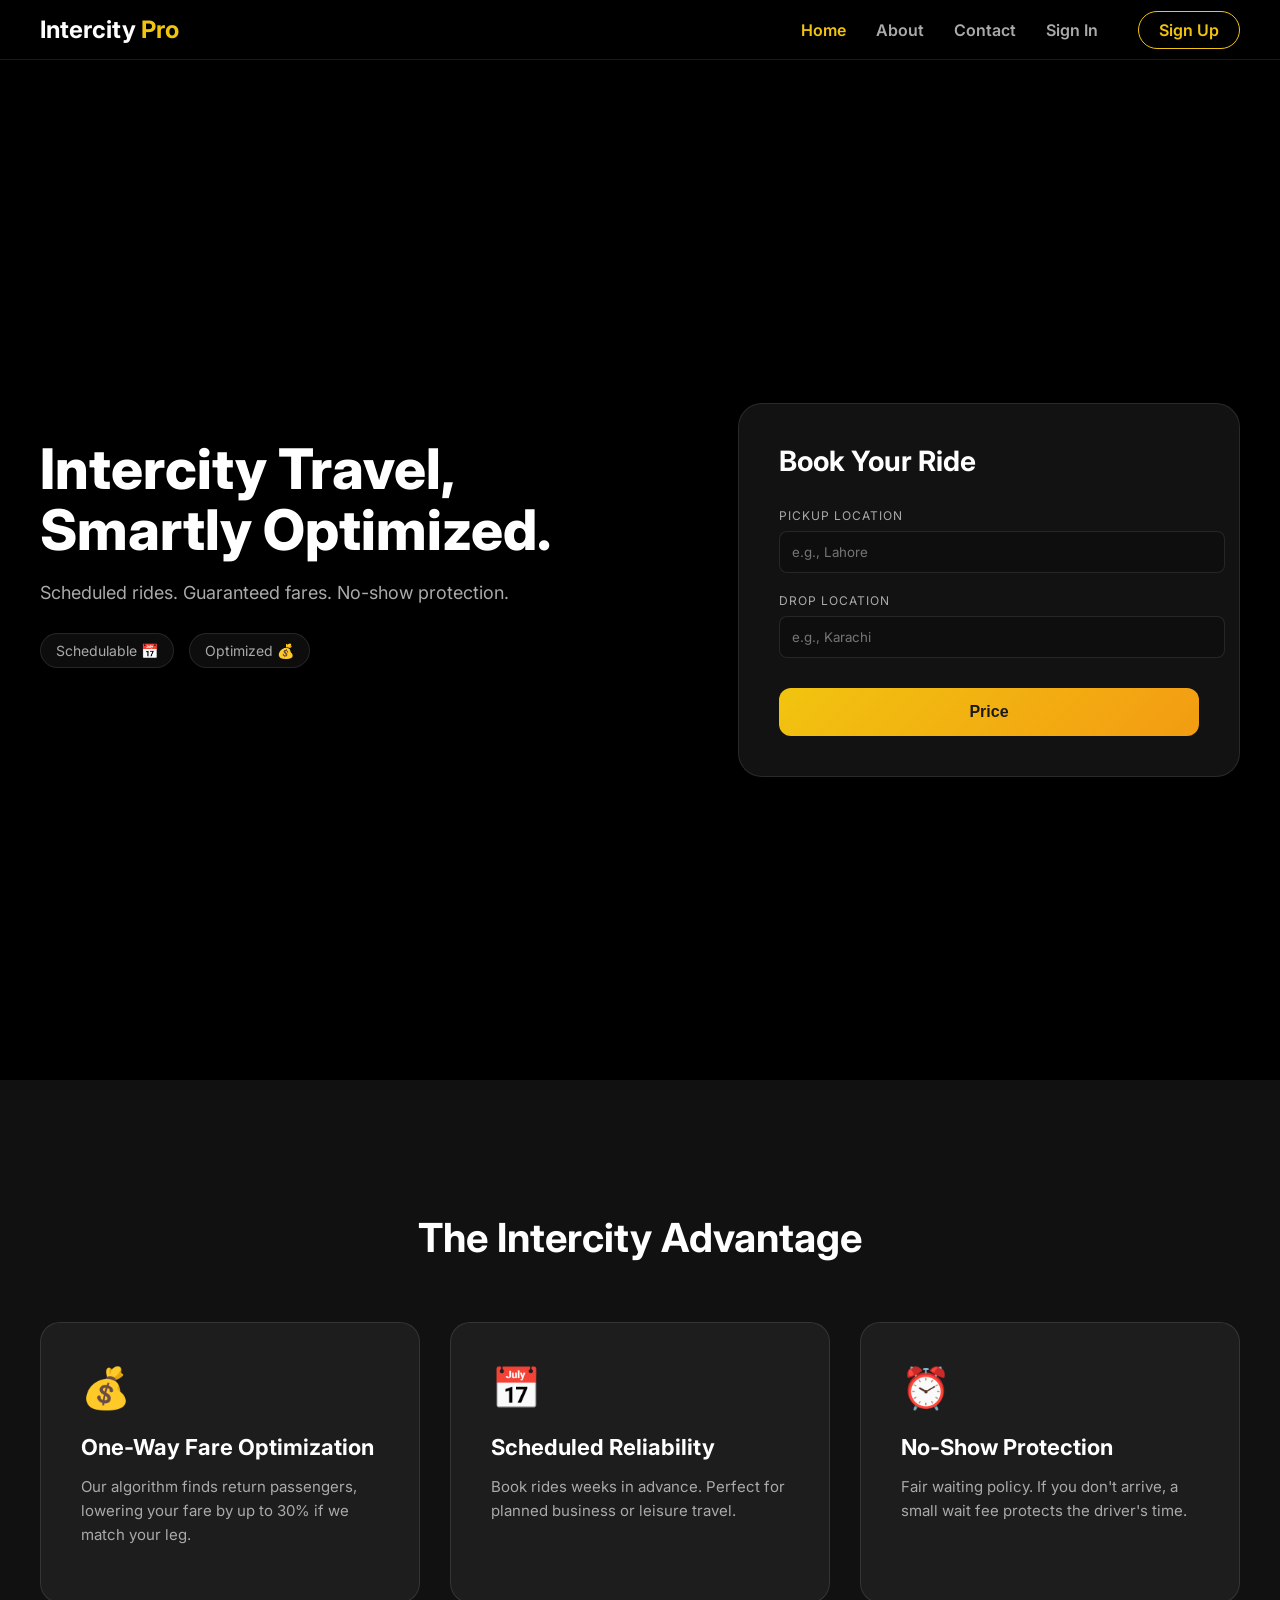
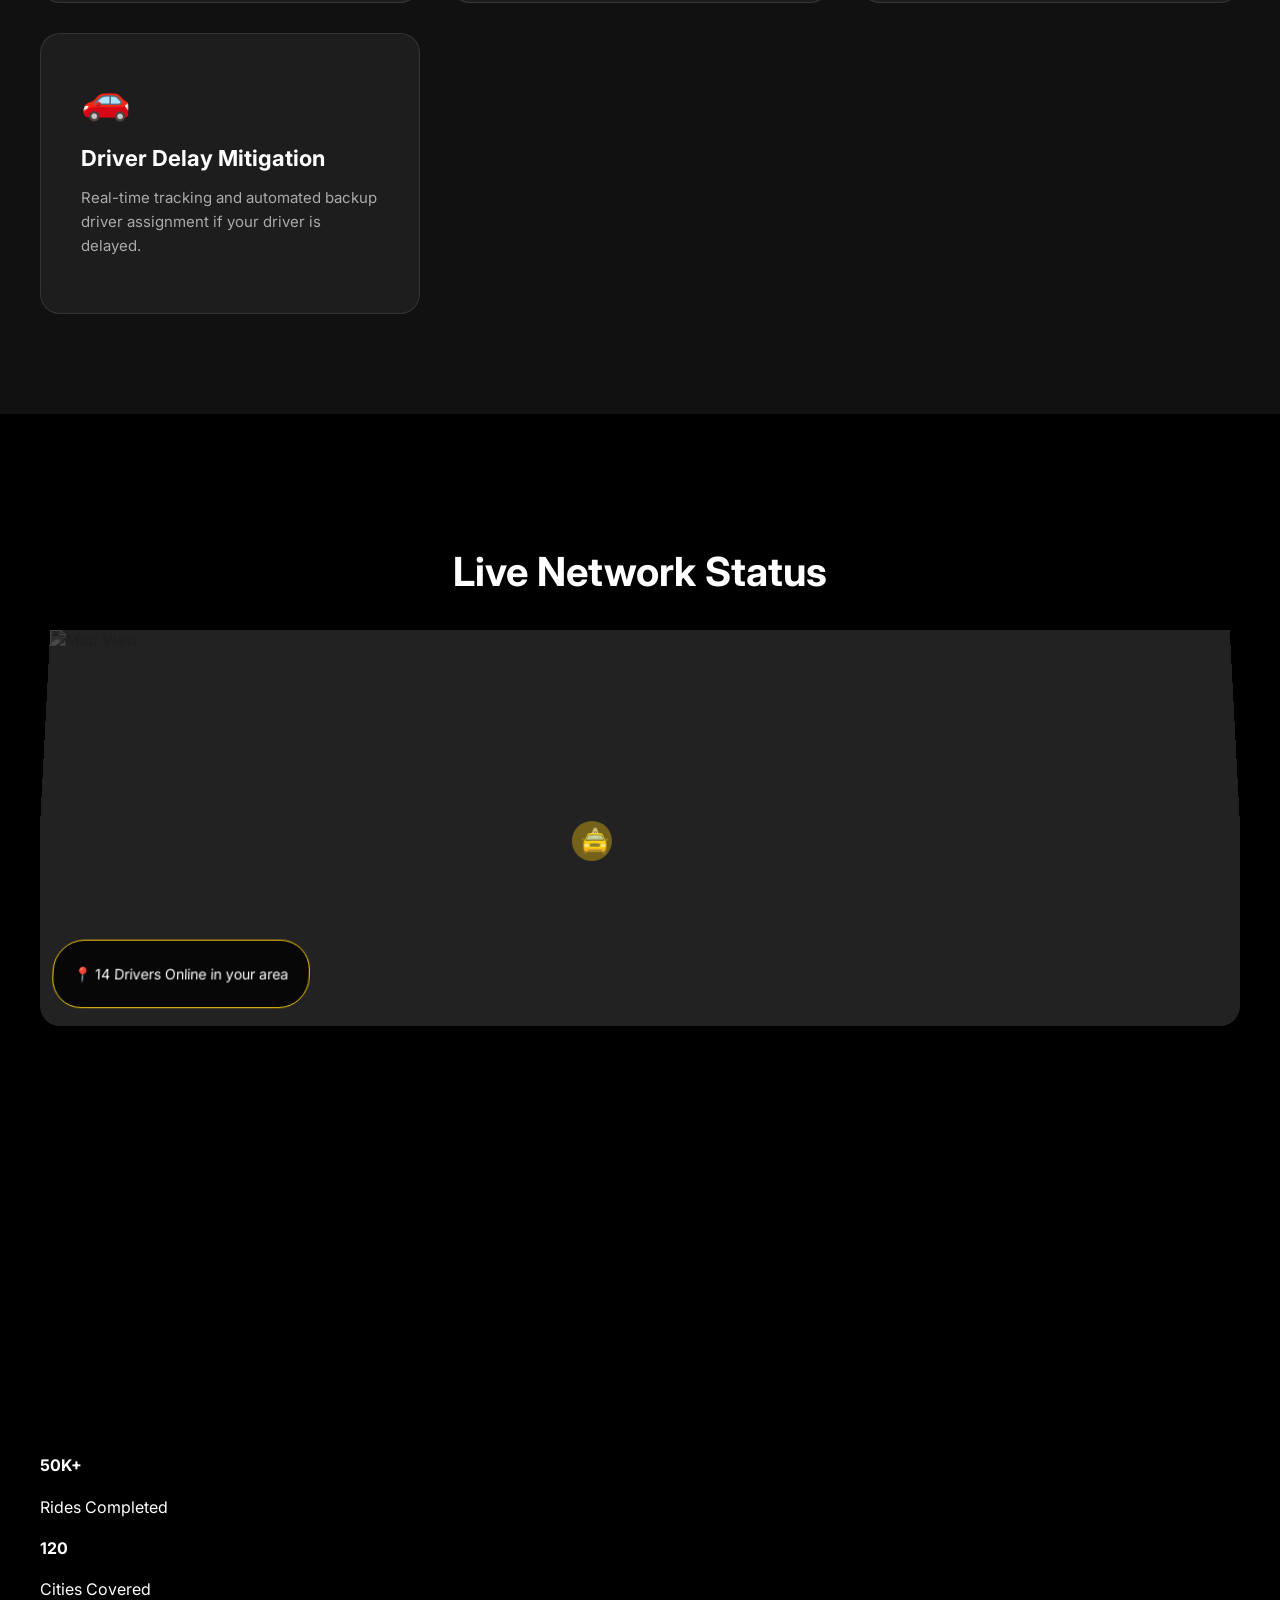
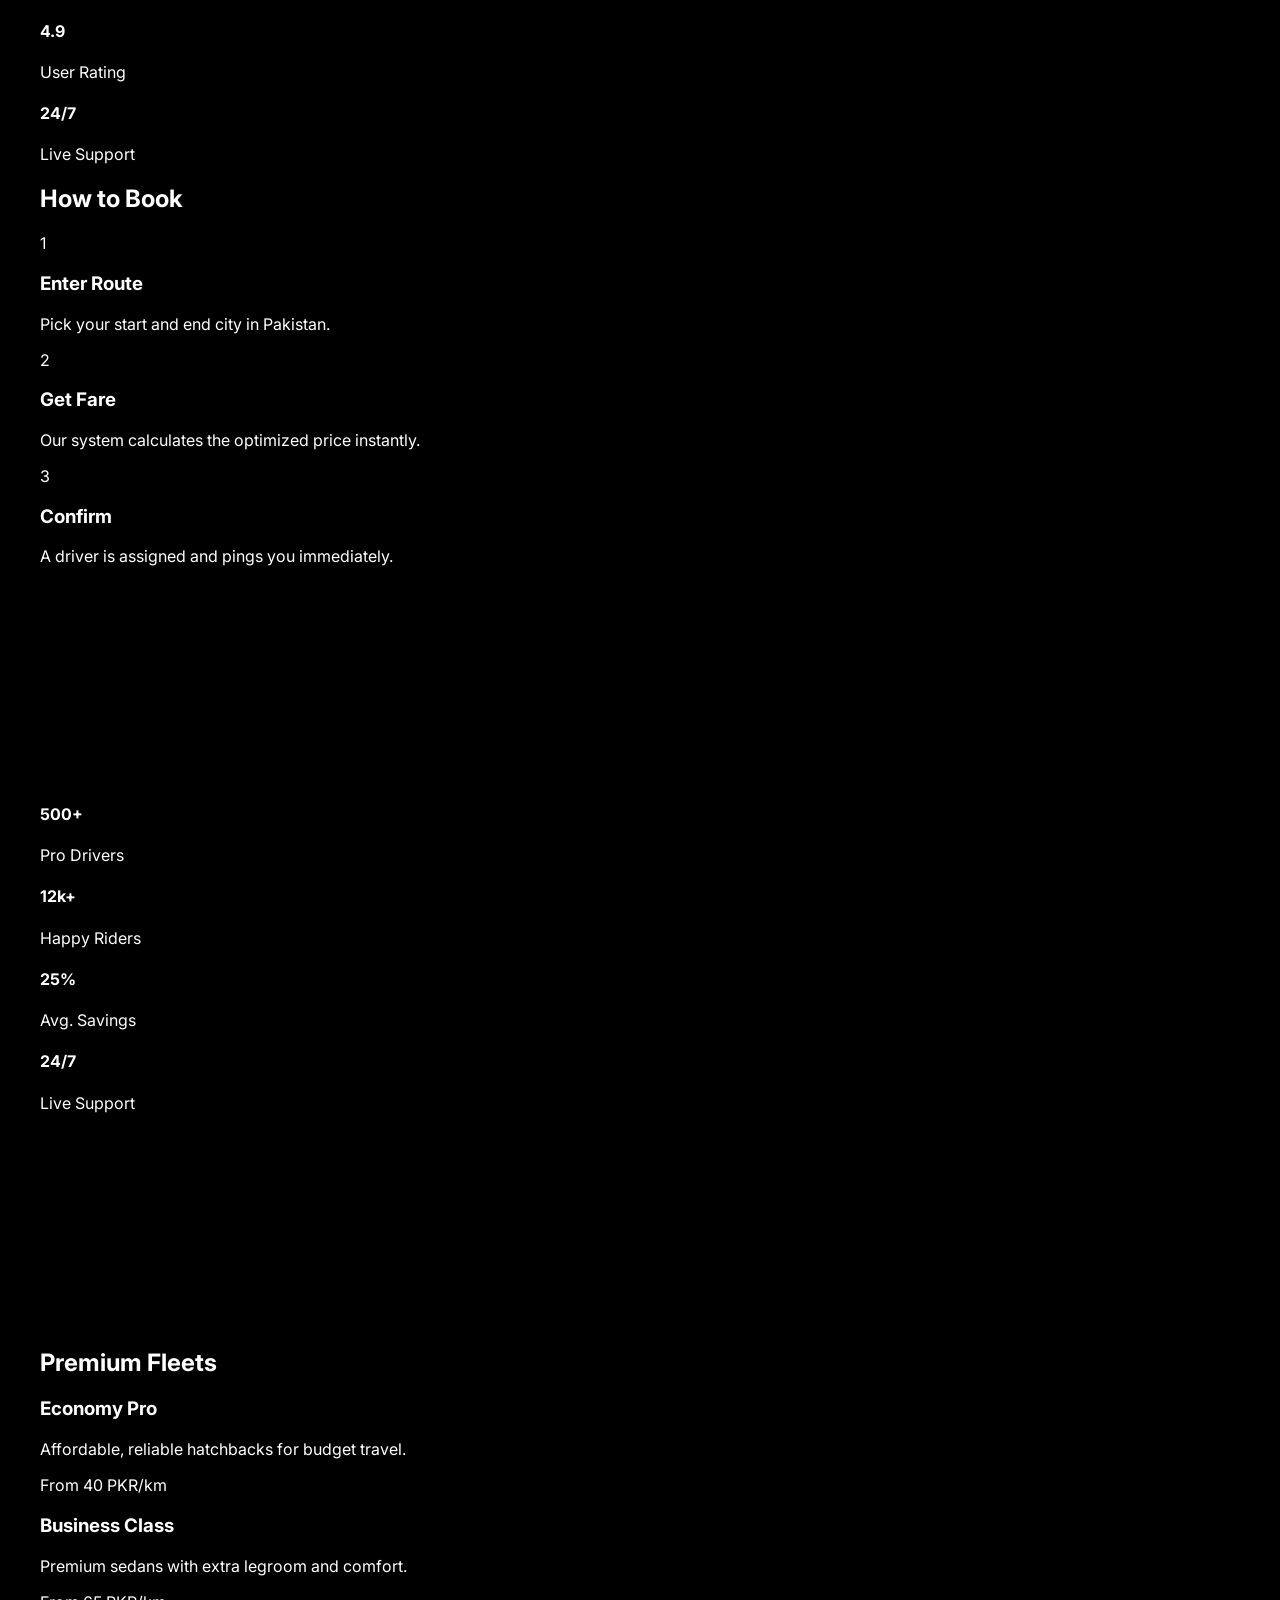
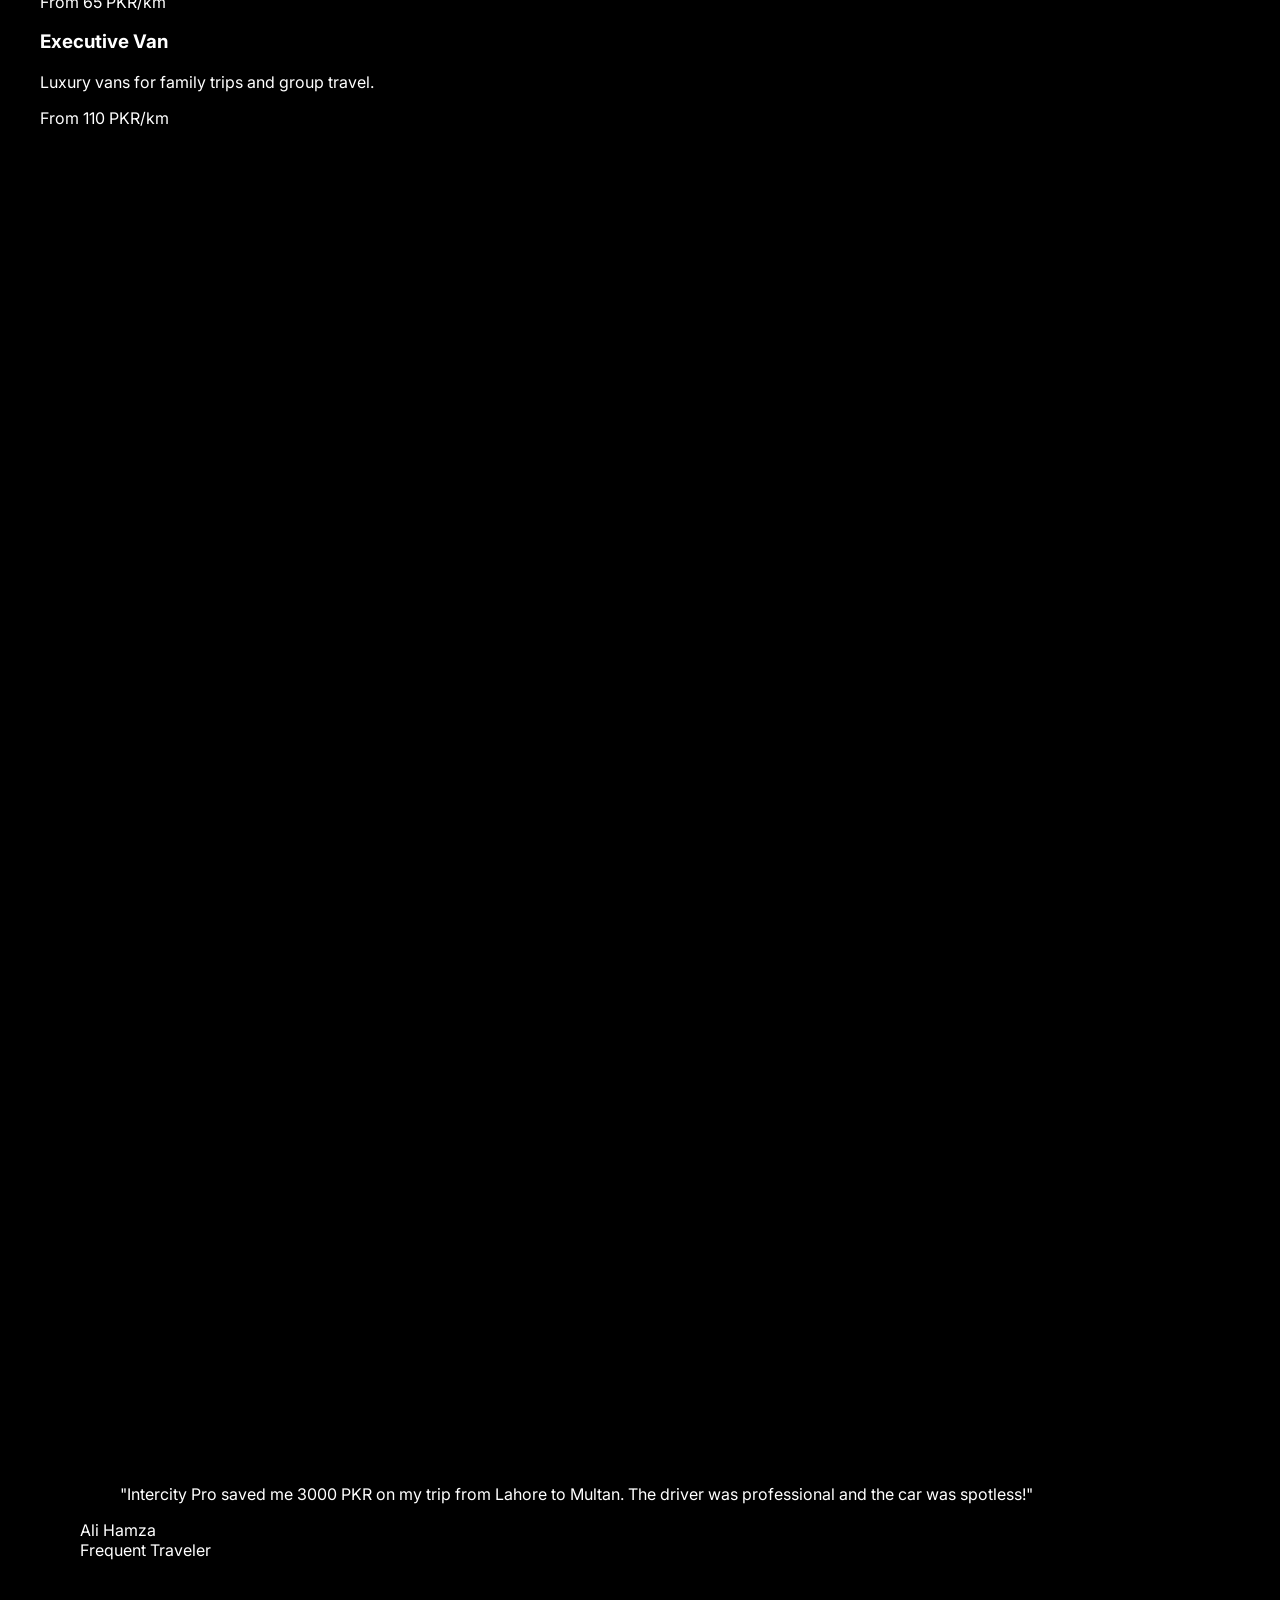
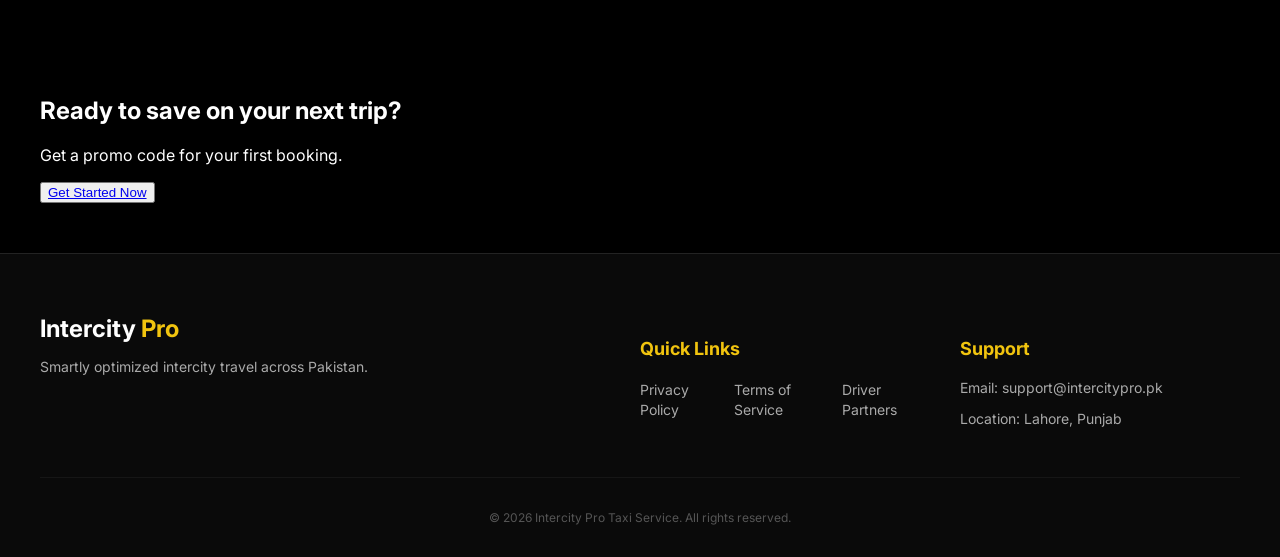
==== index.html @ 29aaf054 "InterCity Pro" ====
<!DOCTYPE html>
<html lang="en">
<head>
    <meta charset="UTF-8">
    <meta name="viewport" content="width=device-width, initial-scale=1.0">
    <title>Intercity Pro - Optimized Intercity Rides</title>
    <link href="https://fonts.googleapis.com/css2?family=Inter:wght@400;600;700&display=swap" rel="stylesheet">
    <link rel="stylesheet" href="./assets/css/style.css">
    <script src="https://cdn.tailwindcss.com"></script>
    <script type="module" src="./assets/js/script.js"></script>
</head>
<body>
    <header class="navbar">
        <div class="container">
            <div class="logo">Intercity <span class="highlight">Pro</span></div>
            <nav>
                <ul>
                    <li><a href="index.html" class="active">Home</a></li>
                    <li><a href="src/pages/about/about.html">About</a></li>
                    <li><a href="src/pages/contact/contact.html">Contact</a></li>
                    <li><a href="src/pages/signin/signin.html">Sign In</a></li>
                    <li><a href="src/pages/signUp/signup.html" class="btn-signin">Sign Up</a></li>
                </ul>
            </nav>
        </div>
    </header>
    <section class="hero" id="booking">
        <video autoplay muted loop id="hero-video">
                <source src="./../../../assets/videos/taxi1.mp4" type="video/mp4">
                Your browser does not support the video tag.
            </video>
        <div class="video-overlay"></div>
        <div class="container hero-content">
            <div class="hero-text animated-entrance">
                <h1>Intercity Travel, <br>Smartly Optimized.</h1>
                <p>Scheduled rides. Guaranteed fares. No-show protection.</p>
                <div class="hero-badges">
                    <span class="badge">Schedulable 📅</span>
                    <span class="badge">Optimized 💰</span>
                </div>
            </div>
            <div class="booking-card-container" id="card-tilt">
                <div class="booking-card" id="card-tilt" style=" position: relative; top: 60px; ">
                <h2>Book Your Ride</h2>
                <form id="taxiForm" action="https://formspree.io/f/xpqykrej" method="POST">
                    <div class="form-group">
                        <label>Pickup Location</label>
                        <input type="text" id="pickup" name="pickup" placeholder="e.g., Lahore" required>
                    </div>
                    <div class="form-group">
                        <label>Drop Location</label>
                        <input type="text" id="drop" name="drop" placeholder="e.g., Karachi" required>
                    </div>
                    <div id="fare-display" style="display: none; margin-bottom: 20px; padding: 15px; border: 1px dashed #f1c40f; border-radius: 10px; background: rgba(241, 196, 15, 0.1);">
                        <p style="margin: 0; color: #aaa; font-size: 14px;">Estimated Fare:</p>
                        <h3 style="margin: 5px 0; color: #f1c40f; font-size: 24px;"><span id="pkr-price">0</span> PKR</h3>
                        <small id="optimization-status" style="color: #2ecc71; font-weight: bold;"></small>
                    </div>
                    <button type="button" id="action-btn" class="btn-book">Price</button>
                </form>
            </div>
            </div>
        </div>
    </section>
    <section class="features">
        <div class="container">
            <h2>The Intercity Advantage</h2>
            <div class="feature-grid">
                <div class="feature-card glass-effect">
                    <div class="icon">💰</div>
                    <h3>One-Way Fare Optimization</h3>
                    <p>Our algorithm finds return passengers, lowering your fare by up to 30% if we match your leg.</p>
                </div>
                <div class="feature-card glass-effect">
                    <div class="icon">📅</div>
                    <h3>Scheduled Reliability</h3>
                    <p>Book rides weeks in advance. Perfect for planned business or leisure travel.</p>
                </div>
                <div class="feature-card glass-effect">
                    <div class="icon">⏰</div>
                    <h3>No-Show Protection</h3>
                    <p>Fair waiting policy. If you don't arrive, a small wait fee protects the driver's time.</p>
                </div>
                <div class="feature-card glass-effect">
                    <div class="icon">🚗</div>
                    <h3>Driver Delay Mitigation</h3>
                    <p>Real-time tracking and automated backup driver assignment if your driver is delayed.</p>
                </div>
            </div>
        </div>
    </section>
    <section class="map-section">
        <div class="container">
            <h2 style="text-align: center; margin-bottom: 30px;">Live Network Status</h2>
            <div class="map-card-3d">
                <div class="map-placeholder">
                    <img src="https://images.unsplash.com/photo-1524661135-423995f22d0b?auto=format&fit=crop&q=80&w=1000" alt="Map View"> 
                    <div class="taxi-marker">
                        <span class="pulse"></span>
                        <span class="icon">🚖</span>
                    </div>
                    <div class="map-overlay-info">
                        <p>📍 14 Drivers Online in your area</p>
                    </div>
                </div>
            </div>
        </div>
    </section>
    <section class="py-16 bg-black" style="min-height: auto;">
        <div class="container mx-auto px-4">
            <div class="grid grid-cols-2 md:grid-cols-4 gap-8 mb-16 text-center">
                <div class="p-6 bg-zinc-900 border border-zinc-800 rounded-2xl hover:border-yellow-400 transition-colors">
                    <h4 class="text-4xl font-bold text-yellow-400">50K+</h4>
                    <p class="text-gray-400 text-sm uppercase tracking-wide">Rides Completed</p>
                </div>
                <div class="p-6 bg-zinc-900 border border-zinc-800 rounded-2xl hover:border-yellow-400 transition-colors">
                    <h4 class="text-4xl font-bold text-yellow-400">120</h4>
                    <p class="text-gray-400 text-sm uppercase tracking-wide">Cities Covered</p>
                </div>
                <div class="p-6 bg-zinc-900 border border-zinc-800 rounded-2xl hover:border-yellow-400 transition-colors">
                    <h4 class="text-4xl font-bold text-yellow-400">4.9</h4>
                    <p class="text-gray-400 text-sm uppercase tracking-wide">User Rating</p>
                </div>
                <div class="p-6 bg-zinc-900 border border-zinc-800 rounded-2xl hover:border-yellow-400 transition-colors">
                    <h4 class="text-4xl font-bold text-yellow-400">24/7</h4>
                    <p class="text-gray-400 text-sm uppercase tracking-wide">Live Support</p>
                </div>
            </div>

            <h2 class="text-center text-4xl font-bold mb-12">How to <span class="text-yellow-400">Book</span></h2>
            <div class="grid md:grid-cols-3 gap-8">
                <div class="flex flex-col items-center text-center p-8 bg-zinc-900/50 rounded-3xl border border-zinc-800 hover:bg-zinc-900 transition-all">
                    <span class="w-12 h-12 bg-yellow-400 text-black rounded-full flex items-center justify-center font-bold mb-4 shadow-lg shadow-yellow-400/20">1</span>
                    <h3 class="text-xl font-bold mb-2">Enter Route</h3>
                    <p class="text-gray-400">Pick your start and end city in Pakistan.</p>
                </div>
                <div class="flex flex-col items-center text-center p-8 bg-zinc-900/50 rounded-3xl border border-zinc-800 hover:bg-zinc-900 transition-all">
                    <span class="w-12 h-12 bg-yellow-400 text-black rounded-full flex items-center justify-center font-bold mb-4 shadow-lg shadow-yellow-400/20">2</span>
                    <h3 class="text-xl font-bold mb-2">Get Fare</h3>
                    <p class="text-gray-400">Our system calculates the optimized price instantly.</p>
                </div>
                <div class="flex flex-col items-center text-center p-8 bg-zinc-900/50 rounded-3xl border border-zinc-800 hover:bg-zinc-900 transition-all">
                    <span class="w-12 h-12 bg-yellow-400 text-black rounded-full flex items-center justify-center font-bold mb-4 shadow-lg shadow-yellow-400/20">3</span>
                    <h3 class="text-xl font-bold mb-2">Confirm</h3>
                    <p class="text-gray-400">A driver is assigned and pings you immediately.</p>
                </div>
            </div>
        </div>
    </section>
    <section class="bg-zinc-900 py-12 border-y border-zinc-800" style="min-height: auto;">
        <div class="container grid grid-cols-2 md:grid-cols-4 gap-8 text-center">
            <div class="p-4 hover:scale-105 transition-transform">
                <h4 class="text-3xl font-bold text-yellow-400">500+</h4>
                <p class="text-gray-500 text-sm uppercase tracking-wider">Pro Drivers</p>
            </div>
            <div class="p-4 hover:scale-105 transition-transform">
                <h4 class="text-3xl font-bold text-yellow-400">12k+</h4>
                <p class="text-gray-500 text-sm uppercase tracking-wider">Happy Riders</p>
            </div>
            <div class="p-4 hover:scale-105 transition-transform">
                <h4 class="text-3xl font-bold text-yellow-400">25%</h4>
                <p class="text-gray-500 text-sm uppercase tracking-wider">Avg. Savings</p>
            </div>
            <div class="p-4 hover:scale-105 transition-transform">
                <h4 class="text-3xl font-bold text-yellow-400">24/7</h4>
                <p class="text-gray-500 text-sm uppercase tracking-wider">Live Support</p>
            </div>
        </div>
    </section>

    <section class="py-12 bg-black" style="min-height: auto;">
        <div class="container text-center mb-12">
            <h2 class="text-4xl font-bold text-white">Premium <span class="text-yellow-400">Fleets</span></h2>
        </div>
        <div class="container grid md:grid-cols-3 gap-8">
            <div class="p-6 bg-zinc-900 rounded-2xl border border-zinc-800 hover:border-yellow-400 transition shadow-lg">
                <h3 class="text-xl font-bold mb-2 text-white">Economy Pro</h3>
                <p class="text-gray-400 text-sm mb-4">Affordable, reliable hatchbacks for budget travel.</p>
                <span class="text-yellow-400 font-bold">From 40 PKR/km</span>
            </div>

            <div class="p-6 bg-zinc-900 rounded-2xl border border-zinc-800 hover:border-yellow-400 transition shadow-lg">
                <h3 class="text-xl font-bold mb-2 text-white">Business Class</h3>
                <p class="text-gray-400 text-sm mb-4">Premium sedans with extra legroom and comfort.</p>
                <span class="text-yellow-400 font-bold">From 65 PKR/km</span>
            </div>

            <div class="p-6 bg-zinc-900 rounded-2xl border border-zinc-800 hover:border-yellow-400 transition shadow-lg">
                <h3 class="text-xl font-bold mb-2 text-white">Executive Van</h3>
                <p class="text-gray-400 text-sm mb-4">Luxury vans for family trips and group travel.</p>
                <span class="text-yellow-400 font-bold">From 110 PKR/km</span>
            </div>
        </div>
    </section>

    <section class="py-16 bg-zinc-950" style="min-height: auto;">
        <div class="container max-w-4xl text-center">
            <figure class="mx-auto">
                <svg class="w-10 h-10 mx-auto mb-4 text-yellow-400" fill="currentColor" viewBox="0 0 24 24"><path d="M14.017 21L14.017 18..."></path></svg>
                <blockquote>
                    <p class="text-xl md:text-2xl italic font-medium text-white px-4">
                        "Intercity Pro saved me 3000 PKR on my trip from Lahore to Multan. The driver was professional and the car was spotless!"
                    </p>
                </blockquote>
                <figcaption class="flex items-center justify-center mt-6 space-x-3 text-sm">
                    <div class="font-bold text-yellow-400">Ali Hamza</div>
                    <div class="text-gray-500">Frequent Traveler</div>
                </figcaption>
            </figure>
        </div>
    </section>

    <section class="container py-10" style="min-height: auto;"> 
        <div class="bg-yellow-400 rounded-3xl p-10 flex flex-col md:flex-row items-center justify-between text-black">
            <div>
                <h2 class="text-3xl font-bold">Ready to save on your next trip?</h2>
                <p class="font-medium">Get a promo code for your first booking.</p>
            </div>
            <div class="mt-6 md:mt-0">
                <button class="bg-black text-white px-8 py-3 rounded-xl font-bold hover:opacity-80 transition"><a href="#booking">Get Started Now</a></button>
            </div>
        </div>
    </section>
    <footer>
        <div class="container">
            <div class="footer-content">
                <div class="footer-brand">
                    <div class="logo">Intercity <span class="highlight">Pro</span></div>
                    <p>Smartly optimized intercity travel across Pakistan.</p>
                </div>
                <div class="footer-links-group">
                    <h4>Quick Links</h4>
                    <ul class="footer-links">
                        <li><a href="#">Privacy Policy</a></li>
                        <li><a href="#">Terms of Service</a></li>
                        <li><a href="#">Driver Partners</a></li>
                    </ul>
                </div>
                <div class="footer-contact">
                    <h4>Support</h4>
                    <p>Email: support@intercitypro.pk</p>
                    <p>Location: Lahore, Punjab</p>
                </div>
            </div>
            <div class="footer-bottom">
                <p>&copy; 2026 Intercity Pro Taxi Service. All rights reserved.</p>
            </div>
        </div>
    </footer>
</body>
</html>
---- assets/css/style.css ----
:root{
    --primary-gradient: linear-gradient(135deg, #f1c40f 0%, #f39c12 100%); /* Taxi Yellow */
    --dark-bg: #1a1a1a;
    --glass: rgba(255, 255, 255, 0.05);
    --glass-border: rgba(255, 255, 255, 0.1);
    --text-main: #ffffff;
    --text-muted: #aaaaaa;
    --font-family: 'Inter', sans-serif;
}

body{ 
    margin: 0; 
    font-family: var(--font-family); 
    background-color: 
    var(--dark-bg); 
    background-color: #000;
    color: var(--text-main); 
    -webkit-font-smoothing: antialiased; 
}

.container { 
    max-width: 1200px; 
    margin: 0 auto; 
    padding: 0 20px; 
}

.hero-video {
    position: absolute;
    top: 0;
    left: 0;
    width: 100%;
    height: 100%;
    object-fit: cover;
    z-index: -2;
}

.video-overlay {
    position: absolute;
    top: 0;
    left: 0;
    width: 100%;
    height: 100%;
    background: rgba(0, 0, 0, 0.5);
    z-index: -1;
}
.navbar{ 
    background-color: rgba(0,0,0,0.8); 
    backdrop-filter: blur(10px); 
    padding: 15px 0; 
    position: fixed; 
    width: 100%; 
    top: 0; 
    z-index: 1000; 
    border-bottom: 1px solid var(--glass-border); 
}

.navbar .container{ 
    display: flex; 
    justify-content: space-between; 
    align-items: center; 
}

.logo{ 
    font-size: 24px; 
    font-weight: 700; 
    color: var(--text-main); 
}

.logo .highlight{ 
    color: #f1c40f; 
}

nav ul{ 
    list-style: none; 
    margin: 0; 
    padding: 0; 
    display: flex; 
    gap: 30px; 
}

nav a{ 
    text-decoration: none; 
    color: var(--text-muted); 
    font-weight: 600; 
    transition: color 0.3s ease; 
}
nav a:hover, nav a.active{ 
    color: #f1c40f; 
}

.btn-signin { 
    background: var(--primary-gradient); 
    color: #1a1a1a; 
    padding: 8px 20px; 
    border-radius: 20px; 
}


.hero { 
    position: relative; 
    height: 100vh; 
    display: flex; 
    align-items: center; 
    overflow: hidden; 
    padding-top: 80px; 
}
#hero-video { position: absolute; 
    top: 50%; 
    left: 50%; 
    min-width: 100%; 
    min-height: 100%; 
    width: auto; height: auto; 
    z-index: -100; 
    transform: translateX(-50%) translateY(-50%); 
    object-fit: cover; 
}

.video-overlay{ 
    position: absolute; 
    top: 0; 
    left: 0; 
    width: 100%; 
    height: 100%; 
    background: rgba(0, 0, 0, 0.6); 
    z-index: -50; 
}

.hero-content{ 
    display: flex; 
    justify-content: space-between; 
    align-items: center; 
    z-index: 10; 
    width: 100%; 
}

.hero-text h1{ 
    font-size: 56px; 
    font-weight: 800; 
    line-height: 1.1; 
    margin-bottom: 20px; 
}

.hero-text p{ 
    font-size: 18px; 
    color: var(--text-muted); 
    margin-bottom: 30px; 
}

.hero-badges{ 
    display: flex; 
    gap: 15px; 
}

.badge { 
    background-color: var(--glass); 
    border: 1px solid var(--glass-border); 
    padding: 8px 15px; 
    border-radius: 20px; 
    font-size: 14px; 
    color: var(--text-muted); 
}

.hero-back {
    background: linear-gradient(rgba(0, 0, 0, 0.6), rgba(0, 0, 0, 0.6)), url('../images/taxi1.jpg');
    background-position: center;
    background-repeat: no-repeat;
    background-size: cover;
    padding: 15px;
    color: white; 
}

.booking-card-container { 
    perspective: 1000px;
}

.booking-card { 
    background: rgba(255, 255, 255, 0.07); 
    backdrop-filter: blur(20px); 
    border: 1px solid var(--glass-border); 
    padding: 40px; 
    border-radius: 24px; 
    width: 420px; 
    transform-style: preserve-3d;
    transition: transform 0.1s ease-out; 
    box-shadow: 0 20px 50px rgba(0,0,0,0.3); 
}

.booking-card h2{ 
    margin-top: 0; 
    font-weight: 700; 
    font-size: 28px; 
    margin-bottom: 30px; 
}

.form-group{ 
    margin-bottom: 20px; 
}

.form-group label{ 
    display: block; 
    font-size: 12px; 
    color: var(--text-muted); 
    text-transform: uppercase; 
    letter-spacing: 1px; 
    margin-bottom: 8px; 
}

.form-group input{ 
    width: 100%; 
    background: rgba(0,0,0,0.2); 
    border: 1px solid var(--glass-border); 
    padding: 12px; 
    border-radius: 8px; 
    color: var(--text-main); 
    font-family: var(--font-family); 
}

.form-row{ 
    display: flex; 
    gap: 20px; 
}

.form-row .form-group{ 
    flex: 1; 
}

.btn-book{ 
    width: 100%; 
    background: var(--primary-gradient); 
    border: none; 
    color: #1a1a1a; 
    padding: 15px; 
    border-radius: 12px; 
    font-size: 16px; 
    font-weight: 700; 
    cursor: pointer; 
    transition: transform 0.2s ease; 
    margin-top: 10px; 
}

.btn-book:hover{ 
    transform: translateY(-3px); 
    box-shadow: 0 10px 20px rgba(243, 156, 18, 0.3); 
}

.card-note { 
    font-size: 12px; 
    color: var(--text-muted); 
    text-align: center; 
    margin-top: 20px; 
}

.features{ 
    padding: 100px 0; 
    background-color: #111; 
}

.features h2{ 
    text-align: center; 
    font-size: 40px; 
    margin-bottom: 60px; 
}

.feature-grid{ 
    display: grid; 
    grid-template-columns: repeat(auto-fit, minmax(280px, 1fr)); 
    gap: 30px; 
}

.feature-card{ 
    padding: 40px; 
    border-radius: 20px; 
    transition: transform 0.3s ease, background 0.3s ease; 
}

.feature-card:hover{ 
    transform: translateY(-10px); 
    background: rgba(255, 255, 255, 0.08); 
}

.feature-card .icon{ 
    font-size: 40px; 
    margin-bottom: 20px; 
    color: #f1c40f; 
}

.feature-card h3{ 
    font-size: 22px; 
    margin-bottom: 15px; 
}

.feature-card p{ 
    color: var(--text-muted); 
    font-size: 15px; 
    line-height: 1.6; 
}

.glass-effect{ 
    background: var(--glass); 
    border: 1px solid var(--glass-border); 
}

.map-section{ 
    padding: 100px 0; 
}

.map-section h2{ 
    text-align: center; 
    font-size: 40px; 
    margin-bottom: 60px; 
}

.map-container{ 
    position: relative; 
    border-radius: 20px; 
    overflow: hidden; 
    height: 400px; 
}

#map-placeholde{ 
    position: relative; 
    width: 100%; 
    height: 100%; 
}

.map-image{ 
    width: 100%; 
    height: 100%; 
    object-fit: cover; 
    opacity: 0.3; 
}

.map-overlay{ 
    position: absolute; 
    top: 0; 
    left: 0; 
    width: 100%; 
    height: 100%; 
    display: flex; 
    align-items: center; 
    justify-content: center; 
    background: rgba(0,0,0,0.5); 
}

.map-overlay p{ 
    color: #f1c40f; 
    font-weight: 700; 
    font-size: 18px; 
    text-transform: uppercase; 
}

.footer{ 
    padding: 50px 0; 
    border-top: 1px solid var(--glass-border); 
    background-color: #111; 
}
.footer .container{ 
    display: flex; 
    justify-content: space-between; 
    align-items: center; 
}
.footer p{ 
    color: var(--text-muted); 
    font-size: 14px; 
    margin: 0; 
}
.footer-links{ 
    list-style: none; 
    padding: 0; 
    margin: 0; 
    display: flex; 
    gap: 20px; 
}
.footer-links a{ 
    text-decoration: none; 
    color: var(--text-muted); 
    font-size: 14px; 
}
.footer-links a:hover{ 
    color: #f1c40f; 
}

@keyframes fadeInUp{
    from{ opacity: 0; transform: translateY(30px); 
    } 
    to{ 
        opacity: 1; transform: translateY(0); 
    } 
}

.animated-entrance{ 
    animation: fadeInUp 0.8s ease-out forwards; 
}

.fare-box{
    background: rgba(255, 255, 255, 0.1);
    border: 1px dashed #f1c40f;
    padding: 15px;
    border-radius: 10px;
    margin-bottom: 20px;
    text-align: center;
    animation: fadeIn 0.5s ease;
}

#pkr-amount{
    font-size: 24px;
    font-weight: 800;
    color: #f1c40f;
}

.btn-secondary{
    width: 100%;
    background: transparent;
    border: 2px solid #f1c40f;
    color: #f1c40f;
    padding: 12px;
    border-radius: 12px;
    cursor: pointer;
    font-weight: bold;
    transition: 0.3s;
}

.btn-secondary:hover{
    background: #f1c40f;
    color: #1a1a1a;
}

@keyframes fadeIn{
    from{ 
        opacity: 0; transform: scale(0.9); 
    }
    to{ 
        opacity: 1; transform: scale(1); 
    }
}

.fare-box{
    background: rgba(255, 255, 255, 0.1);
    border: 1px dashed #f1c40f;
    padding: 15px;
    border-radius: 10px;
    margin-bottom: 20px;
    text-align: center;
    animation: fadeIn 0.5s ease;
}

#pkr-amount{
    font-size: 24px;
    font-weight: 800;
    color: #f1c40f;
}

.btn-secondary{
    width: 100%;
    background: transparent;
    border: 2px solid #f1c40f;
    color: #f1c40f;
    padding: 12px;
    border-radius: 12px;
    cursor: pointer;
    font-weight: bold;
    transition: 0.3s;
}

.btn-secondary:hover{
    background: #f1c40f;
    color: #1a1a1a;
}

@keyframes fadeIn{
    from{ 
        opacity: 0; transform: scale(0.9); 
    }
    to{ 
        opacity: 1; transform: scale(1); 
    }
}

.map-card-3d{
    perspective: 1000px;
    border-radius: 20px;
    overflow: hidden;
    box-shadow: 0 20px 40px rgba(0,0,0,0.4);
}

.map-placeholder{
    position: relative;
    height: 400px;
    width: 100%;
    background: #222;
    transform: rotateX(5deg);
}

.map-placeholder img{
    width: 100%;
    height: 100%;
    object-fit: cover;
    opacity: 0.5;
    filter: grayscale(100%) invert(90%);
}

.taxi-marker{
    position: absolute;
    top: 50%;
    left: 45%;
    font-size: 24px;
    z-index: 5;
}

.pulse{
    position: absolute;
    height: 40px;
    width: 40px;
    background: rgba(241, 196, 15, 0.4);
    border-radius: 50%;
    left: -8px;
    top: -5px;
    animation: mapPulse 2s infinite;
}

@keyframes mapPulse{
    0%{ 
        transform: scale(0.5); opacity: 1; 
    }
    100%{ 
        transform: scale(2.5); opacity: 0; 
    }
}

.map-overlay-info{
    position: absolute;
    bottom: 20px;
    left: 20px;
    background: rgba(0,0,0,0.8);
    padding: 10px 20px;
    border-radius: 30px;
    border: 1px solid #f1c40f;
    font-size: 14px;
}

section{
    padding: 100px 0;
    min-height: 80vh;
}

.highlight {
    color: #f1c40f;
}

nav a.active{
    color: #f1c40f !important;
}

textarea:focus, input:focus{
    outline: none;
    border-color: #f1c40f !important;
}
footer{
    background-color: #0a0a0a;
    padding: 60px 0 20px 0;
    border-top: 1px solid var(--glass-border);
    margin-top: 50px;
}

.footer-content{
    display: grid;
    grid-template-columns: 2fr 1fr 1fr;
    gap: 40px;
    margin-bottom: 40px;
}

.footer-brand p{
    color: var(--text-muted);
    margin-top: 15px;
    font-size: 14px;
}

footer h4{
    color: #f1c40f;
    margin-bottom: 20px;
    font-size: 18px;
}

.footer-links{
    list-style: none;
    padding: 0;
}

.footer-links li{
    margin-bottom: 10px;
}

.footer-links a{
    text-decoration: none;
    color: var(--text-muted);
    font-size: 14px;
    transition: 0.3s;
}

.footer-links a:hover{
    color: #f1c40f;
}

.footer-contact p{
    color: var(--text-muted);
    font-size: 14px;
    margin-bottom: 10px;
}

.footer-bottom{
    text-align: center;
    padding-top: 20px;
    border-top: 1px solid rgba(255,255,255,0.05);
}

.footer-bottom p{
    color: #555;
    font-size: 12px;
}

nav ul {
    align-items: center;
}

.btn-signin{
    margin-left: 10px;
    border: 1px solid #f1c40f;
    background: transparent;
    color: #f1c40f;
}

.btn-signin:hover{
    background: #f1c40f;
    color: #000;
}
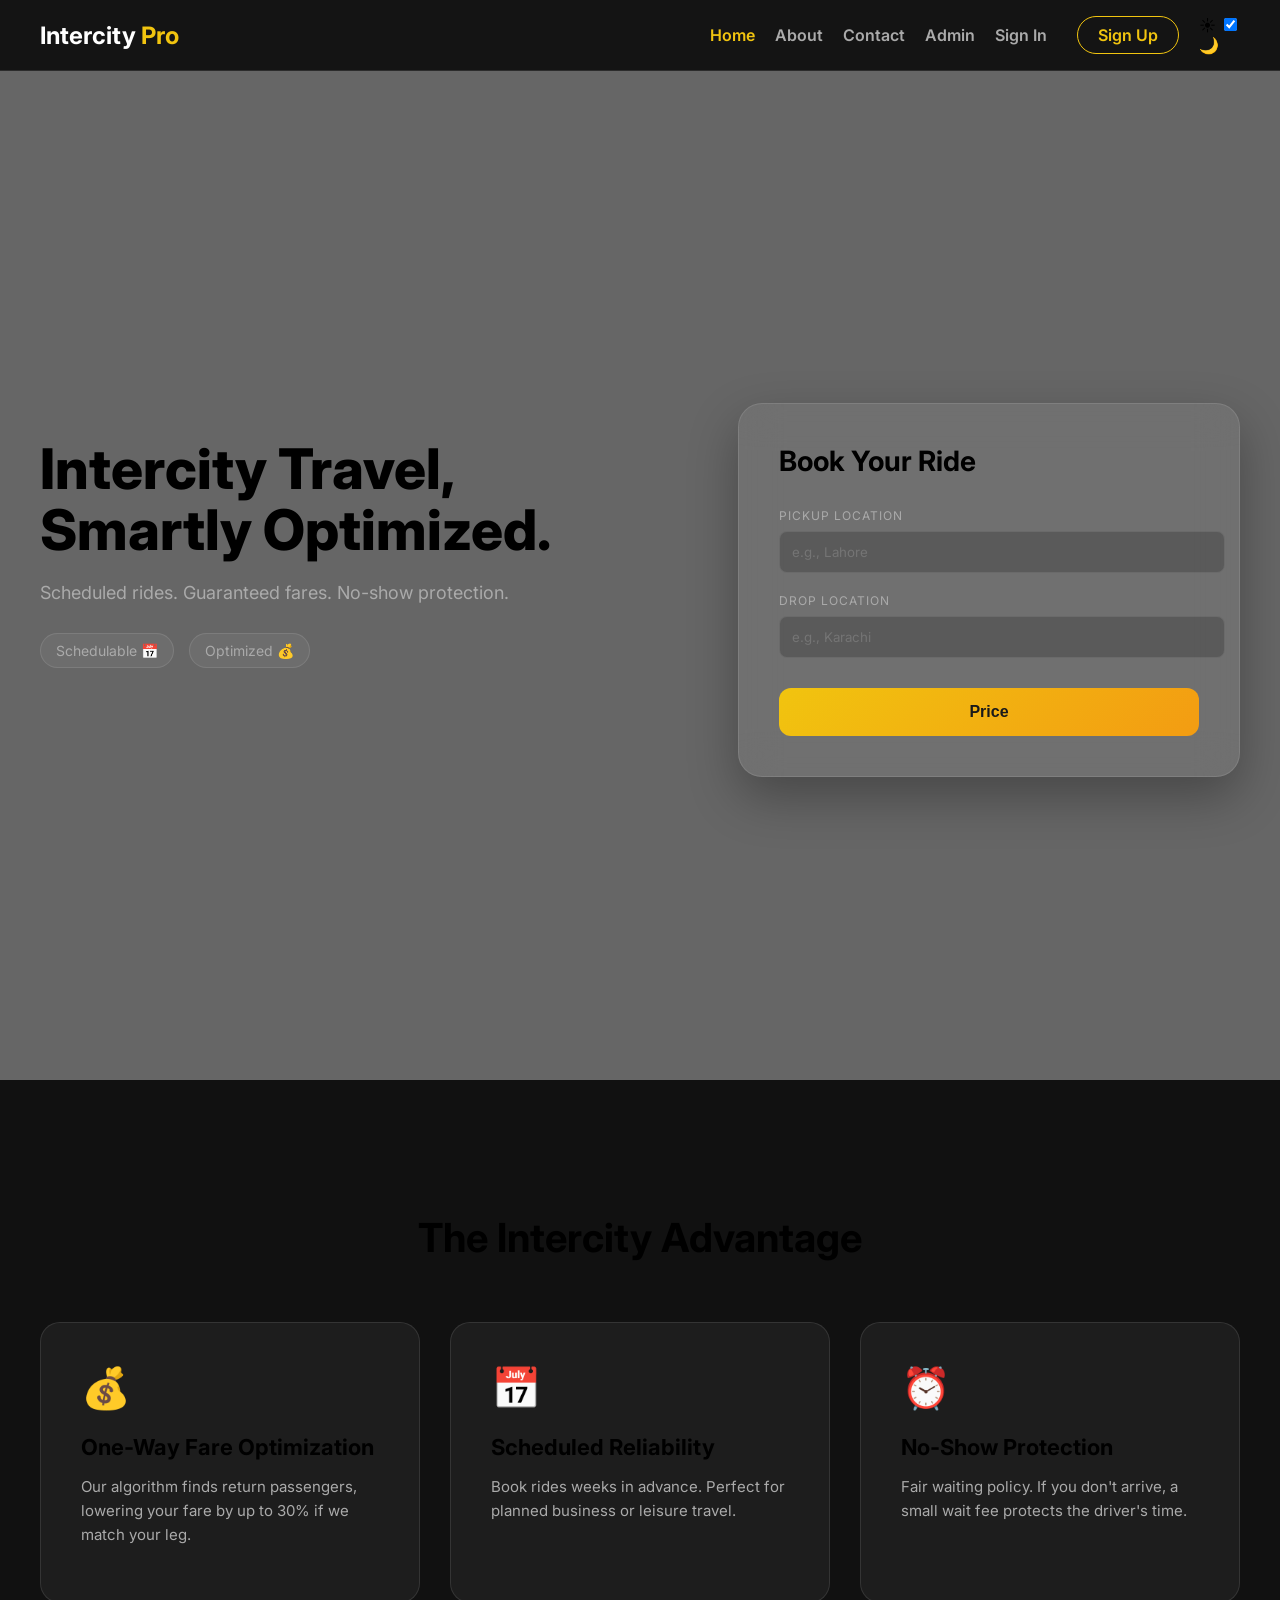
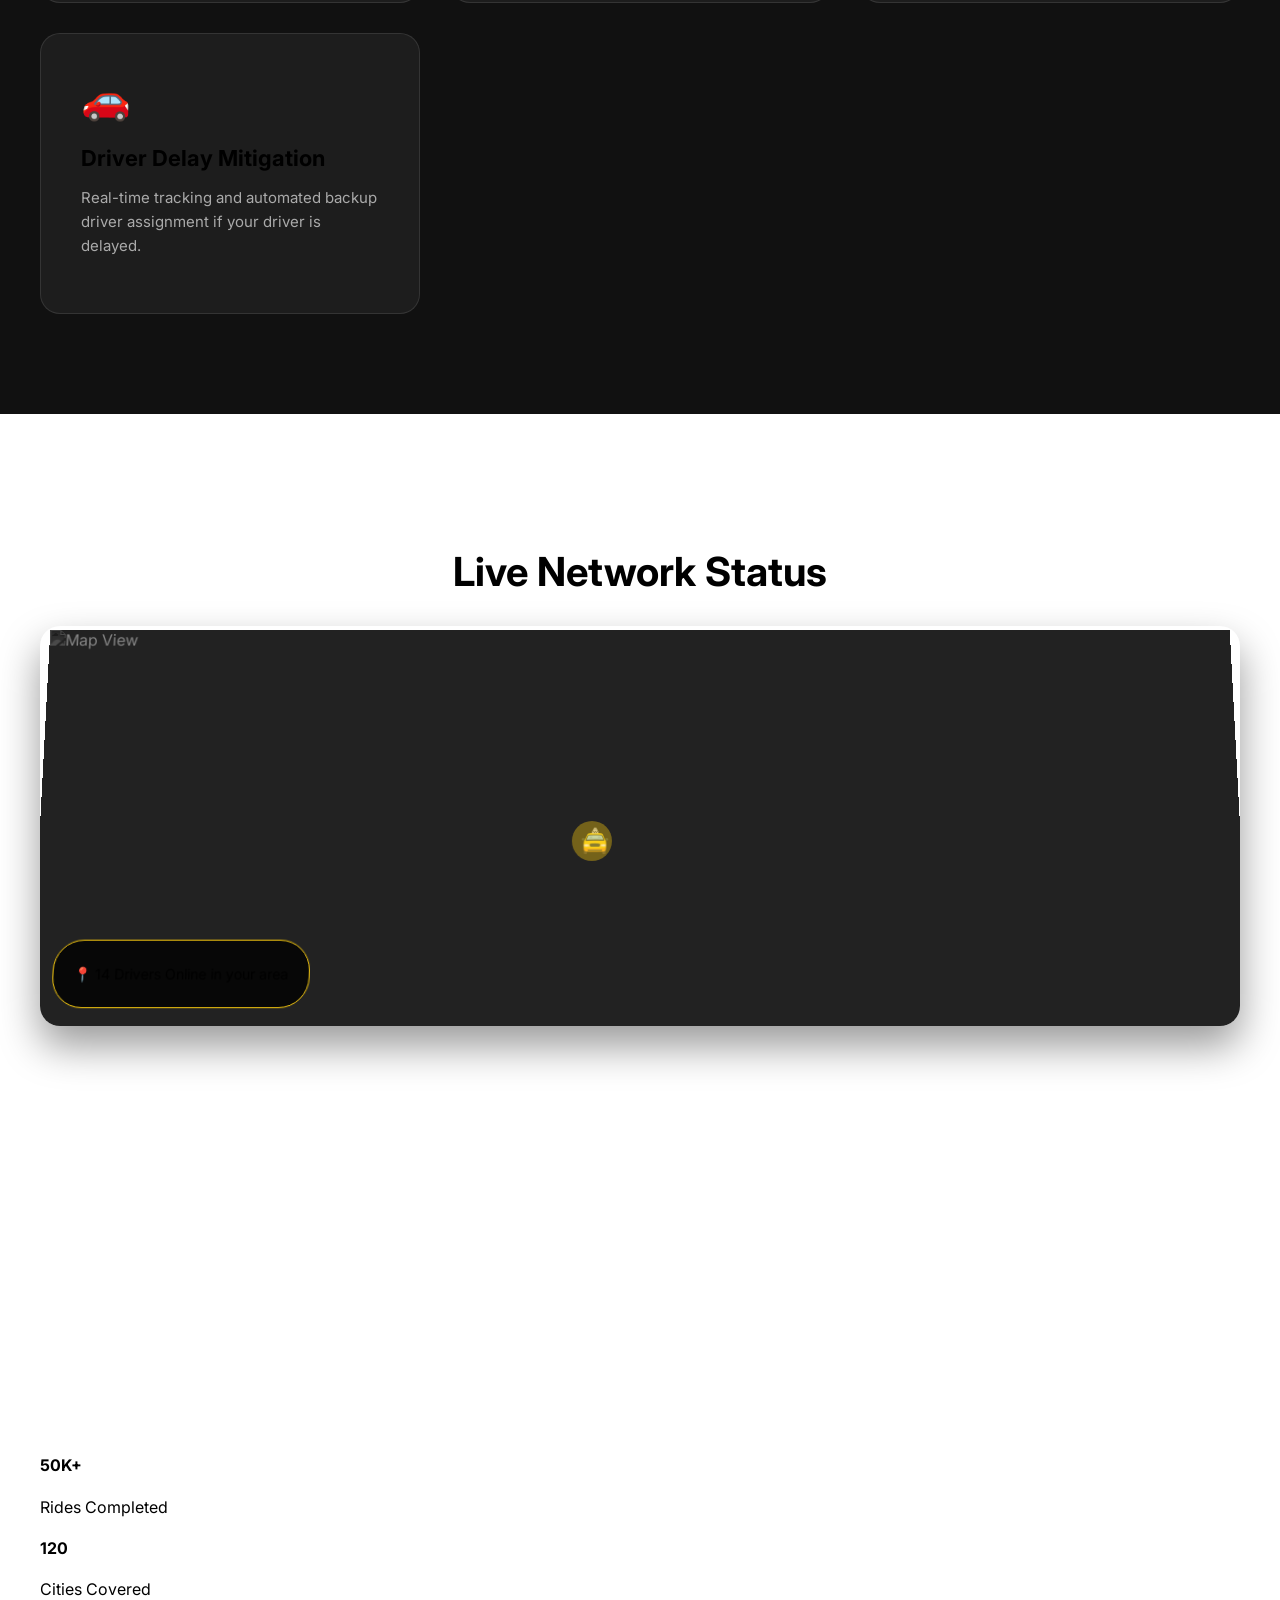
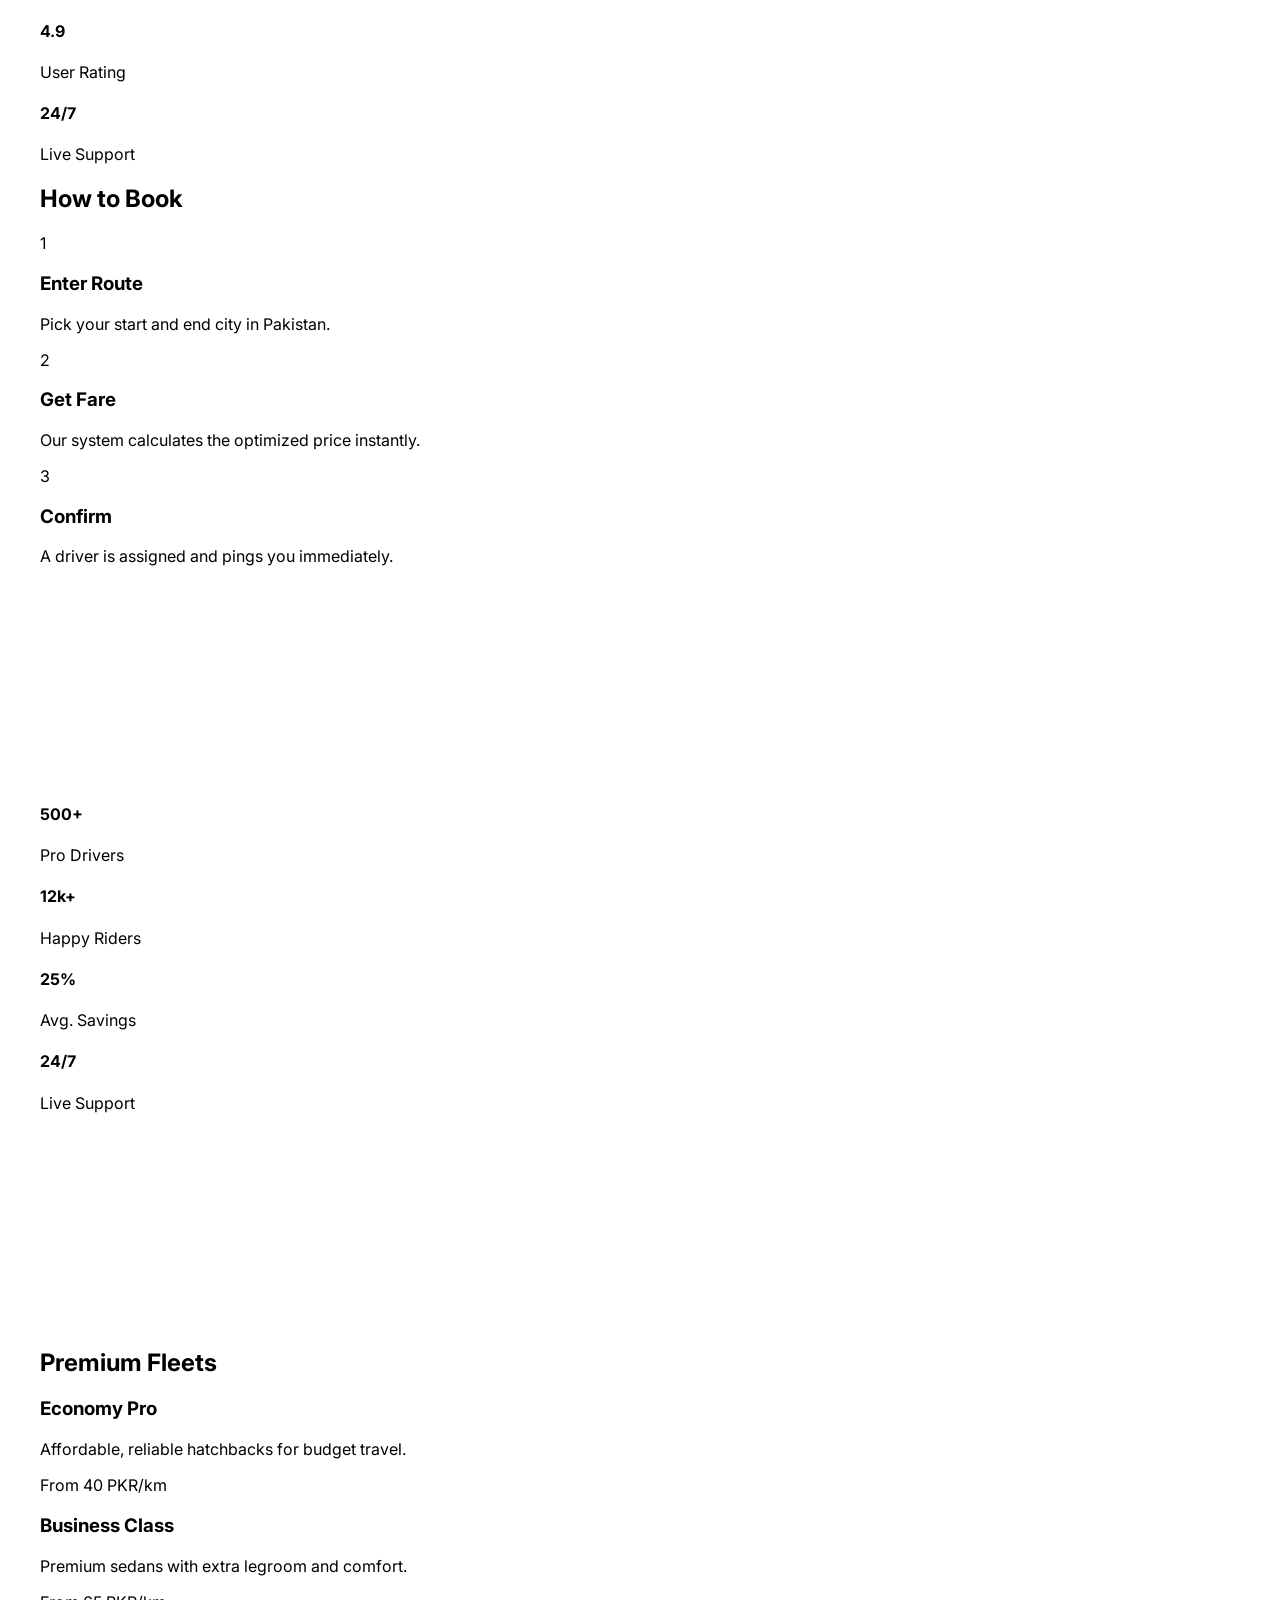
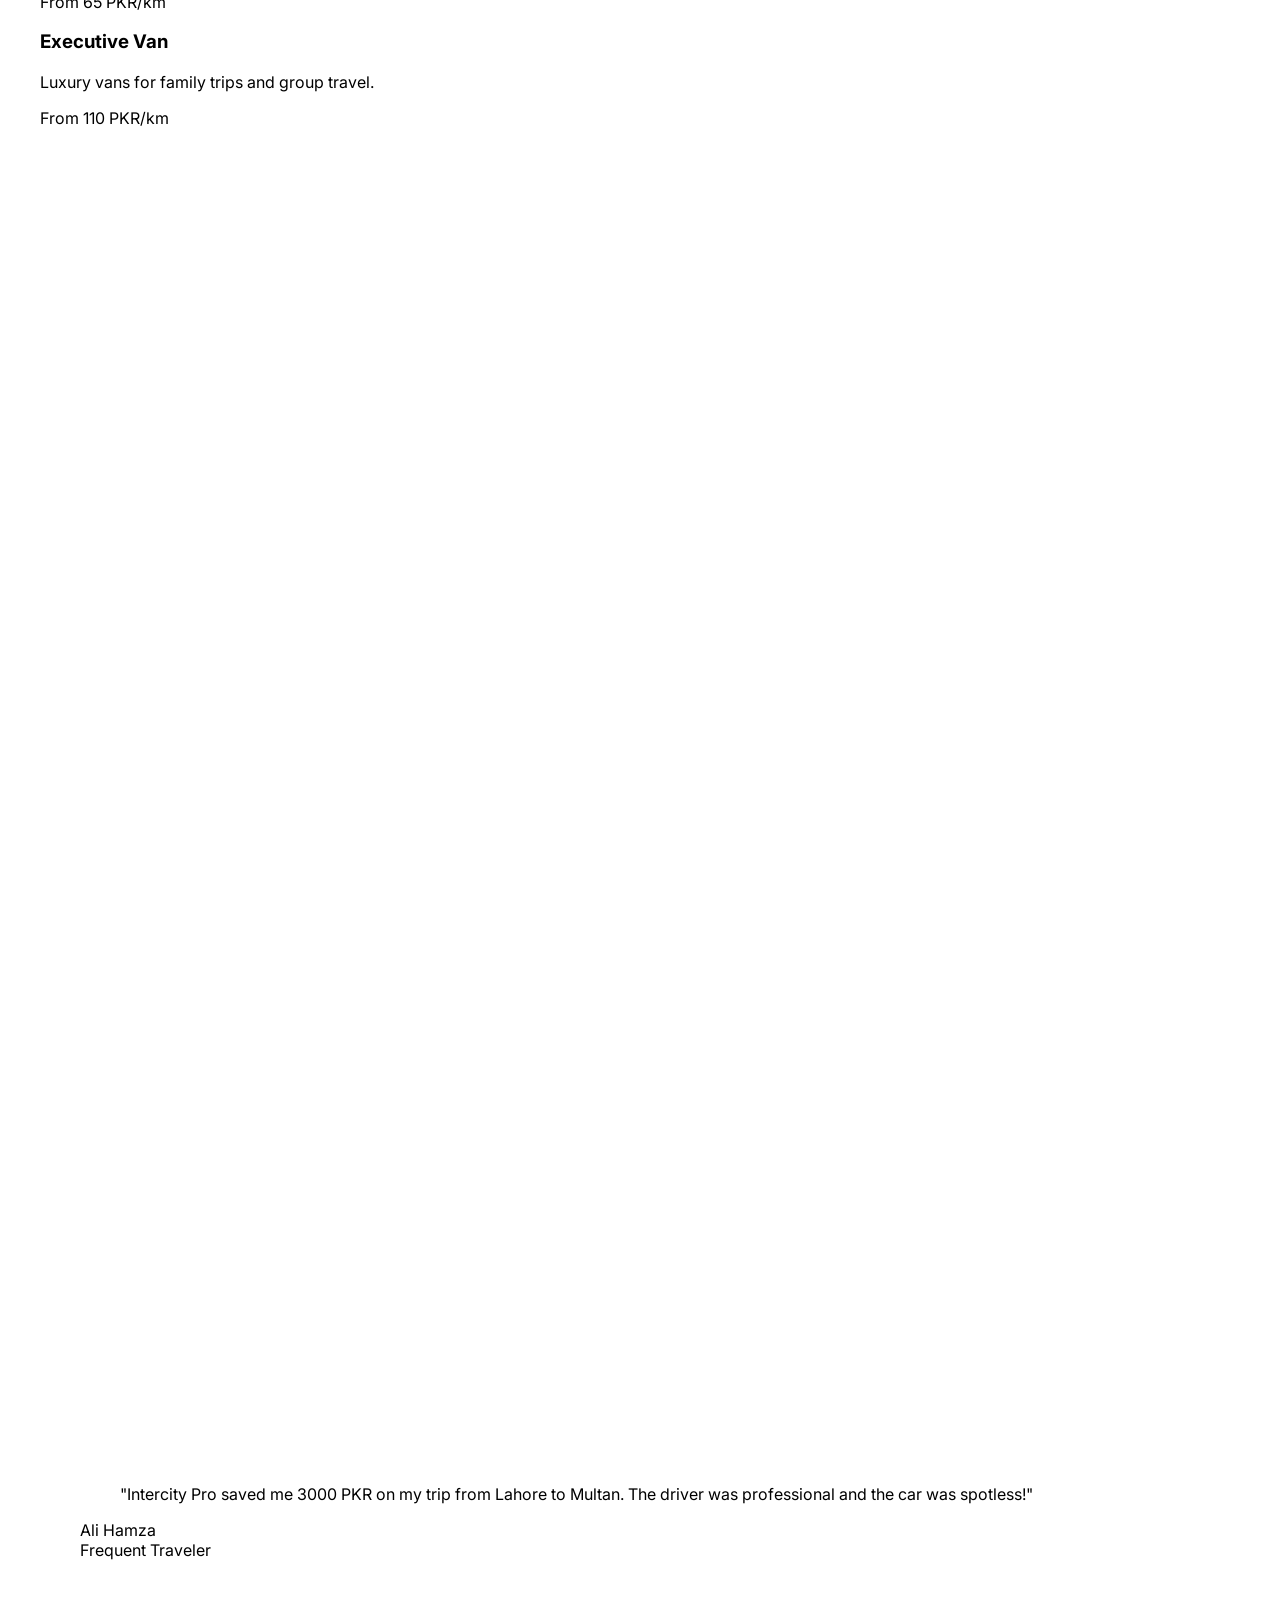
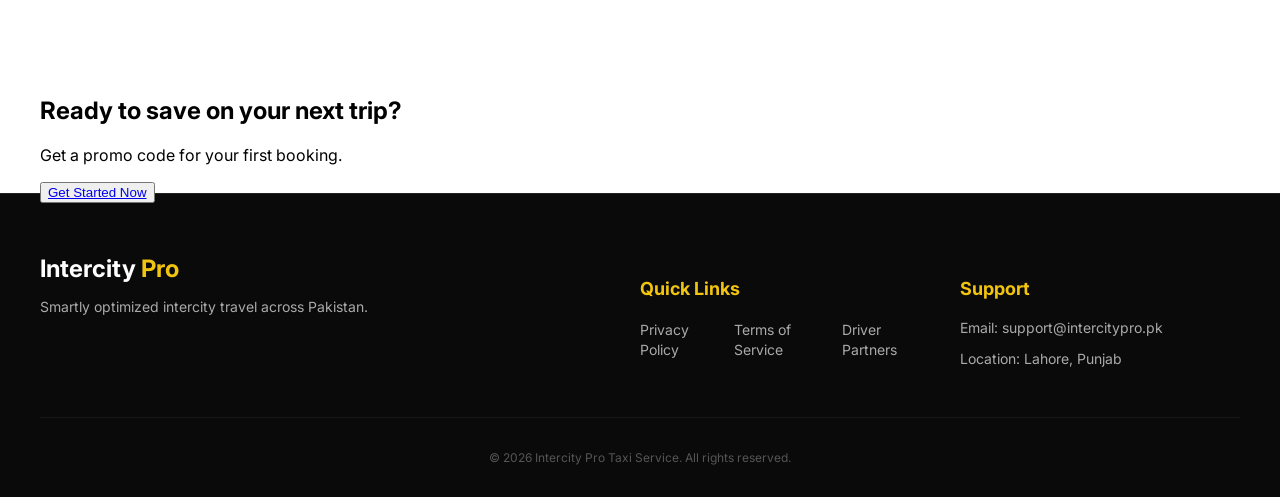
==== commit 46df6a76: "Assignment 2" ====
--- a/index.html
+++ b/index.html
@@ -5,21 +5,32 @@
     <meta name="viewport" content="width=device-width, initial-scale=1.0">
     <title>Intercity Pro - Optimized Intercity Rides</title>
     <link href="https://fonts.googleapis.com/css2?family=Inter:wght@400;600;700&display=swap" rel="stylesheet">
-    <link rel="stylesheet" href="./assets/css/style.css">
+    <link rel="icon" type="image/x-icon" href="assets/images/favicon.ico">
+    <link rel="stylesheet" href="./src/pages/home/home.css">
     <script src="https://cdn.tailwindcss.com"></script>
-    <script type="module" src="./assets/js/script.js"></script>
+    <script type="module" src="./src/pages/home/home.js"></script>
 </head>
 <body>
     <header class="navbar">
-        <div class="container">
+        <div class="container" style="display: flex; align-items: center; justify-content: space-between;">
             <div class="logo">Intercity <span class="highlight">Pro</span></div>
             <nav>
-                <ul>
+                <ul style="display: flex; align-items: center; gap: 20px; list-style: none;">
                     <li><a href="index.html" class="active">Home</a></li>
                     <li><a href="src/pages/about/about.html">About</a></li>
                     <li><a href="src/pages/contact/contact.html">Contact</a></li>
+                    <li><a href="./src/pages/admin/admin.html">Admin</a></li>
                     <li><a href="src/pages/signin/signin.html">Sign In</a></li>
                     <li><a href="src/pages/signUp/signup.html" class="btn-signin">Sign Up</a></li>
+                    
+                    <li class="flex items-center gap-2">
+                        <span class="text-xs">☀️</span>
+                        <label class="relative inline-flex items-center cursor-pointer">
+                            <input type="checkbox" id="theme-slider" class="sr-only peer">
+                            <div class="w-11 h-6 bg-gray-600 peer-focus:outline-none rounded-full peer peer-checked:after:translate-x-full peer-checked:after:border-white after:content-[''] after:absolute after:top-[2px] after:left-[2px] after:bg-white after:border-gray-300 after:border after:rounded-full after:h-5 after:w-5 after:transition-all peer-checked:bg-yellow-400"></div>
+                        </label>
+                        <span class="text-xs">🌙</span>
+                    </li>
                 </ul>
             </nav>
         </div>
@@ -221,7 +232,7 @@
             </div>
         </div>
     </section>
-    <footer>
+    <footer style="margin-top: -10px;">
         <div class="container">
             <div class="footer-content">
                 <div class="footer-brand">
--- a/src/pages/home/home.css
+++ b/src/pages/home/home.css
@@ -0,0 +1,651 @@
+:root{
+    --primary-gradient: linear-gradient(135deg, #f1c40f 0%, #f39c12 100%); /* Taxi Yellow */
+    --dark-bg: #1a1a1a;
+    --glass: rgba(255, 255, 255, 0.05);
+    --glass-border: rgba(255, 255, 255, 0.1);
+    --text-main: #ffffff;
+    --text-muted: #aaaaaa;
+    --font-family: 'Inter', sans-serif;
+}
+
+body{ 
+    margin: 0; 
+    font-family: var(--font-family); 
+    background-color: 
+    var(--dark-bg); 
+    background-color: #000;
+    color: var(--text-main); 
+    -webkit-font-smoothing: antialiased; 
+}
+
+.container { 
+    max-width: 1200px; 
+    margin: 0 auto; 
+    padding: 0 20px; 
+}
+
+.hero-video {
+    position: absolute;
+    top: 0;
+    left: 0;
+    width: 100%;
+    height: 100%;
+    object-fit: cover;
+    z-index: -2;
+}
+
+.video-overlay {
+    position: absolute;
+    top: 0;
+    left: 0;
+    width: 100%;
+    height: 100%;
+    background: rgba(0, 0, 0, 0.5);
+    z-index: -1;
+}
+.navbar{ 
+    background-color: rgba(0,0,0,0.8); 
+    backdrop-filter: blur(10px); 
+    padding: 15px 0; 
+    position: fixed; 
+    width: 100%; 
+    top: 0; 
+    z-index: 1000; 
+    border-bottom: 1px solid var(--glass-border); 
+}
+
+.navbar .container{ 
+    display: flex; 
+    justify-content: space-between; 
+    align-items: center; 
+}
+
+.logo{ 
+    font-size: 24px; 
+    font-weight: 700; 
+    color: var(--text-main); 
+}
+
+.logo .highlight{ 
+    color: #f1c40f; 
+}
+
+nav ul{ 
+    list-style: none; 
+    margin: 0; 
+    padding: 0; 
+    display: flex; 
+    gap: 30px; 
+}
+
+nav a{ 
+    text-decoration: none; 
+    color: var(--text-muted); 
+    font-weight: 600; 
+    transition: color 0.3s ease; 
+}
+nav a:hover, nav a.active{ 
+    color: #f1c40f; 
+}
+
+.btn-signin { 
+    background: var(--primary-gradient); 
+    color: #1a1a1a; 
+    padding: 8px 20px; 
+    border-radius: 20px; 
+}
+
+
+.hero { 
+    position: relative; 
+    height: 100vh; 
+    display: flex; 
+    align-items: center; 
+    overflow: hidden; 
+    padding-top: 80px; 
+}
+#hero-video { position: absolute; 
+    top: 50%; 
+    left: 50%; 
+    min-width: 100%; 
+    min-height: 100%; 
+    width: auto; height: auto; 
+    z-index: -100; 
+    transform: translateX(-50%) translateY(-50%); 
+    object-fit: cover; 
+}
+
+.video-overlay{ 
+    position: absolute; 
+    top: 0; 
+    left: 0; 
+    width: 100%; 
+    height: 100%; 
+    background: rgba(0, 0, 0, 0.6); 
+    z-index: -50; 
+}
+
+.hero-content{ 
+    display: flex; 
+    justify-content: space-between; 
+    align-items: center; 
+    z-index: 10; 
+    width: 100%; 
+}
+
+.hero-text h1{ 
+    font-size: 56px; 
+    font-weight: 800; 
+    line-height: 1.1; 
+    margin-bottom: 20px; 
+}
+
+.hero-text p{ 
+    font-size: 18px; 
+    color: var(--text-muted); 
+    margin-bottom: 30px; 
+}
+
+.hero-badges{ 
+    display: flex; 
+    gap: 15px; 
+}
+
+.badge { 
+    background-color: var(--glass); 
+    border: 1px solid var(--glass-border); 
+    padding: 8px 15px; 
+    border-radius: 20px; 
+    font-size: 14px; 
+    color: var(--text-muted); 
+}
+
+.hero-back {
+    background: linear-gradient(rgba(0, 0, 0, 0.6), rgba(0, 0, 0, 0.6)), url('../../../assets/images/taxi1.jpg');
+    background-position: center;
+    background-repeat: no-repeat;
+    background-size: cover;
+    padding: 15px;
+    color: white; 
+}
+
+.booking-card-container { 
+    perspective: 1000px;
+}
+
+.booking-card { 
+    background: rgba(255, 255, 255, 0.07); 
+    backdrop-filter: blur(20px); 
+    border: 1px solid var(--glass-border); 
+    padding: 40px; 
+    border-radius: 24px; 
+    width: 420px; 
+    transform-style: preserve-3d;
+    transition: transform 0.1s ease-out; 
+    box-shadow: 0 20px 50px rgba(0,0,0,0.3); 
+}
+
+.booking-card h2{ 
+    margin-top: 0; 
+    font-weight: 700; 
+    font-size: 28px; 
+    margin-bottom: 30px; 
+}
+
+.form-group{ 
+    margin-bottom: 20px; 
+}
+
+.form-group label{ 
+    display: block; 
+    font-size: 12px; 
+    color: var(--text-muted); 
+    text-transform: uppercase; 
+    letter-spacing: 1px; 
+    margin-bottom: 8px; 
+}
+
+.form-group input{ 
+    width: 100%; 
+    background: rgba(0,0,0,0.2); 
+    border: 1px solid var(--glass-border); 
+    padding: 12px; 
+    border-radius: 8px; 
+    color: var(--text-main); 
+    font-family: var(--font-family); 
+}
+
+.form-row{ 
+    display: flex; 
+    gap: 20px; 
+}
+
+.form-row .form-group{ 
+    flex: 1; 
+}
+
+.btn-book{ 
+    width: 100%; 
+    background: var(--primary-gradient); 
+    border: none; 
+    color: #1a1a1a; 
+    padding: 15px; 
+    border-radius: 12px; 
+    font-size: 16px; 
+    font-weight: 700; 
+    cursor: pointer; 
+    transition: transform 0.2s ease; 
+    margin-top: 10px; 
+}
+
+.btn-book:hover{ 
+    transform: translateY(-3px); 
+    box-shadow: 0 10px 20px rgba(243, 156, 18, 0.3); 
+}
+
+.card-note { 
+    font-size: 12px; 
+    color: var(--text-muted); 
+    text-align: center; 
+    margin-top: 20px; 
+}
+
+.features{ 
+    padding: 100px 0; 
+    background-color: #111; 
+}
+
+.features h2{ 
+    text-align: center; 
+    font-size: 40px; 
+    margin-bottom: 60px; 
+}
+
+.feature-grid{ 
+    display: grid; 
+    grid-template-columns: repeat(auto-fit, minmax(280px, 1fr)); 
+    gap: 30px; 
+}
+
+.feature-card{ 
+    padding: 40px; 
+    border-radius: 20px; 
+    transition: transform 0.3s ease, background 0.3s ease; 
+}
+
+.feature-card:hover{ 
+    transform: translateY(-10px); 
+    background: rgba(255, 255, 255, 0.08); 
+}
+
+.feature-card .icon{ 
+    font-size: 40px; 
+    margin-bottom: 20px; 
+    color: #f1c40f; 
+}
+
+.feature-card h3{ 
+    font-size: 22px; 
+    margin-bottom: 15px; 
+}
+
+.feature-card p{ 
+    color: var(--text-muted); 
+    font-size: 15px; 
+    line-height: 1.6; 
+}
+
+.glass-effect{ 
+    background: var(--glass); 
+    border: 1px solid var(--glass-border); 
+}
+
+.map-section{ 
+    padding: 100px 0; 
+}
+
+.map-section h2{ 
+    text-align: center; 
+    font-size: 40px; 
+    margin-bottom: 60px; 
+}
+
+.map-container{ 
+    position: relative; 
+    border-radius: 20px; 
+    overflow: hidden; 
+    height: 400px; 
+}
+
+#map-placeholde{ 
+    position: relative; 
+    width: 100%; 
+    height: 100%; 
+}
+
+.map-image{ 
+    width: 100%; 
+    height: 100%; 
+    object-fit: cover; 
+    opacity: 0.3; 
+}
+
+.map-overlay{ 
+    position: absolute; 
+    top: 0; 
+    left: 0; 
+    width: 100%; 
+    height: 100%; 
+    display: flex; 
+    align-items: center; 
+    justify-content: center; 
+    background: rgba(0,0,0,0.5); 
+}
+
+.map-overlay p{ 
+    color: #f1c40f; 
+    font-weight: 700; 
+    font-size: 18px; 
+    text-transform: uppercase; 
+}
+
+.footer{ 
+    padding: 50px 0; 
+    border-top: 1px solid var(--glass-border); 
+    background-color: #111; 
+}
+.footer .container{ 
+    display: flex; 
+    justify-content: space-between; 
+    align-items: center; 
+}
+.footer p{ 
+    color: var(--text-muted); 
+    font-size: 14px; 
+    margin: 0; 
+}
+.footer-links{ 
+    list-style: none; 
+    padding: 0; 
+    margin: 0; 
+    display: flex; 
+    gap: 20px; 
+}
+.footer-links a{ 
+    text-decoration: none; 
+    color: var(--text-muted); 
+    font-size: 14px; 
+}
+.footer-links a:hover{ 
+    color: #f1c40f; 
+}
+
+@keyframes fadeInUp{
+    from{ opacity: 0; transform: translateY(30px); 
+    } 
+    to{ 
+        opacity: 1; transform: translateY(0); 
+    } 
+}
+
+.animated-entrance{ 
+    animation: fadeInUp 0.8s ease-out forwards; 
+}
+
+.fare-box{
+    background: rgba(255, 255, 255, 0.1);
+    border: 1px dashed #f1c40f;
+    padding: 15px;
+    border-radius: 10px;
+    margin-bottom: 20px;
+    text-align: center;
+    animation: fadeIn 0.5s ease;
+}
+
+#pkr-amount{
+    font-size: 24px;
+    font-weight: 800;
+    color: #f1c40f;
+}
+
+.btn-secondary{
+    width: 100%;
+    background: transparent;
+    border: 2px solid #f1c40f;
+    color: #f1c40f;
+    padding: 12px;
+    border-radius: 12px;
+    cursor: pointer;
+    font-weight: bold;
+    transition: 0.3s;
+}
+
+.btn-secondary:hover{
+    background: #f1c40f;
+    color: #1a1a1a;
+}
+
+@keyframes fadeIn{
+    from{ 
+        opacity: 0; transform: scale(0.9); 
+    }
+    to{ 
+        opacity: 1; transform: scale(1); 
+    }
+}
+
+.fare-box{
+    background: rgba(255, 255, 255, 0.1);
+    border: 1px dashed #f1c40f;
+    padding: 15px;
+    border-radius: 10px;
+    margin-bottom: 20px;
+    text-align: center;
+    animation: fadeIn 0.5s ease;
+}
+
+#pkr-amount{
+    font-size: 24px;
+    font-weight: 800;
+    color: #f1c40f;
+}
+
+.btn-secondary{
+    width: 100%;
+    background: transparent;
+    border: 2px solid #f1c40f;
+    color: #f1c40f;
+    padding: 12px;
+    border-radius: 12px;
+    cursor: pointer;
+    font-weight: bold;
+    transition: 0.3s;
+}
+
+.btn-secondary:hover{
+    background: #f1c40f;
+    color: #1a1a1a;
+}
+
+@keyframes fadeIn{
+    from{ 
+        opacity: 0; transform: scale(0.9); 
+    }
+    to{ 
+        opacity: 1; transform: scale(1); 
+    }
+}
+
+.map-card-3d{
+    perspective: 1000px;
+    border-radius: 20px;
+    overflow: hidden;
+    box-shadow: 0 20px 40px rgba(0,0,0,0.4);
+}
+
+.map-placeholder{
+    position: relative;
+    height: 400px;
+    width: 100%;
+    background: #222;
+    transform: rotateX(5deg);
+}
+
+.map-placeholder img{
+    width: 100%;
+    height: 100%;
+    object-fit: cover;
+    opacity: 0.5;
+    filter: grayscale(100%) invert(90%);
+}
+
+.taxi-marker{
+    position: absolute;
+    top: 50%;
+    left: 45%;
+    font-size: 24px;
+    z-index: 5;
+}
+
+.pulse{
+    position: absolute;
+    height: 40px;
+    width: 40px;
+    background: rgba(241, 196, 15, 0.4);
+    border-radius: 50%;
+    left: -8px;
+    top: -5px;
+    animation: mapPulse 2s infinite;
+}
+
+@keyframes mapPulse{
+    0%{ 
+        transform: scale(0.5); opacity: 1; 
+    }
+    100%{ 
+        transform: scale(2.5); opacity: 0; 
+    }
+}
+
+.map-overlay-info{
+    position: absolute;
+    bottom: 20px;
+    left: 20px;
+    background: rgba(0,0,0,0.8);
+    padding: 10px 20px;
+    border-radius: 30px;
+    border: 1px solid #f1c40f;
+    font-size: 14px;
+}
+
+section{
+    padding: 100px 0;
+    min-height: 80vh;
+}
+
+.highlight {
+    color: #f1c40f;
+}
+
+nav a.active{
+    color: #f1c40f !important;
+}
+
+textarea:focus, input:focus{
+    outline: none;
+    border-color: #f1c40f !important;
+}
+footer{
+    background-color: #0a0a0a;
+    padding: 60px 0 20px 0;
+    border-top: 1px solid var(--glass-border);
+    margin-top: 50px;
+}
+
+.footer-content{
+    display: grid;
+    grid-template-columns: 2fr 1fr 1fr;
+    gap: 40px;
+    margin-bottom: 40px;
+}
+
+.footer-brand p{
+    color: var(--text-muted);
+    margin-top: 15px;
+    font-size: 14px;
+}
+
+footer h4{
+    color: #f1c40f;
+    margin-bottom: 20px;
+    font-size: 18px;
+}
+
+.footer-links{
+    list-style: none;
+    padding: 0;
+}
+
+.footer-links li{
+    margin-bottom: 10px;
+}
+
+.footer-links a{
+    text-decoration: none;
+    color: var(--text-muted);
+    font-size: 14px;
+    transition: 0.3s;
+}
+
+.footer-links a:hover{
+    color: #f1c40f;
+}
+
+.footer-contact p{
+    color: var(--text-muted);
+    font-size: 14px;
+    margin-bottom: 10px;
+}
+
+.footer-bottom{
+    text-align: center;
+    padding-top: 20px;
+    border-top: 1px solid rgba(255,255,255,0.05);
+}
+
+.footer-bottom p{
+    color: #555;
+    font-size: 12px;
+}
+
+nav ul {
+    align-items: center;
+}
+
+.btn-signin{
+    margin-left: 10px;
+    border: 1px solid #f1c40f;
+    background: transparent;
+    color: #f1c40f;
+}
+
+.btn-signin:hover{
+    background: #f1c40f;
+    color: #000;
+}
+
+body {
+    background-color: #ffffff;
+    color: #000000;
+    transition: 0.3s;
+}
+
+body.dark-theme {
+    background-color: #121212;
+    color: #ffffff;
+}
+
+body.dark-theme .navbar {
+    background-color: #000;
+    border-bottom: 1px solid #333;
+}
